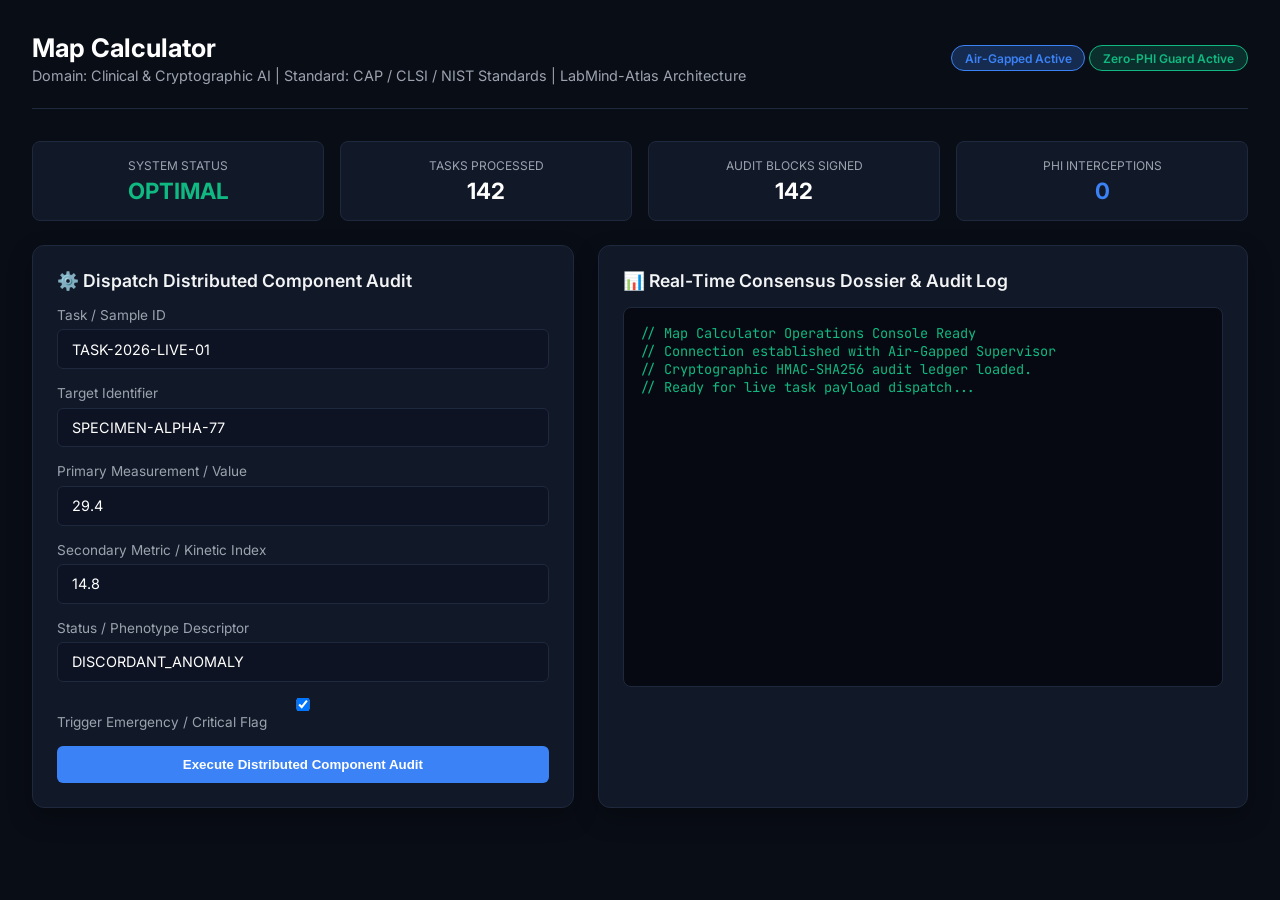
==== web/index.html @ f96e2fce "Initial Commit" ====
<!DOCTYPE html>
<html lang="en">
<head>
    <meta charset="UTF-8">
    <meta name="viewport" content="width=device-width, initial-scale=1.0">
    <title>Map Calculator — Operations Console</title>
    <link href="https://fonts.googleapis.com/css2?family=Inter:wght@300;400;600;700&family=JetBrains+Mono:wght@400;600&display=swap" rel="stylesheet">
    <style>
        :root {
            --bg: #090d16;
            --card: #111827;
            --border: #1f293d;
            --accent: #3b82f6;
            --accent-glow: rgba(59, 130, 246, 0.25);
            --text: #f3f4f6;
            --text-muted: #9ca3af;
            --danger: #ef4444;
            --warning: #f59e0b;
            --success: #10b981;
        }
        * { box-sizing: border-box; margin: 0; padding: 0; }
        body {
            font-family: 'Inter', sans-serif;
            background: var(--bg);
            color: var(--text);
            padding: 2rem;
            min-height: 100vh;
        }
        .header {
            display: flex;
            justify-content: space-between;
            align-items: center;
            border-bottom: 1px solid var(--border);
            padding-bottom: 1.5rem;
            margin-bottom: 2rem;
        }
        .header-title h1 { font-size: 1.6rem; font-weight: 700; color: #fff; }
        .header-title p { color: var(--text-muted); font-size: 0.9rem; margin-top: 0.25rem; }
        .badge {
            display: inline-block;
            padding: 0.3rem 0.8rem;
            border-radius: 9999px;
            font-size: 0.75rem;
            font-weight: 600;
            background: var(--accent-glow);
            color: var(--accent);
            border: 1px solid var(--accent);
        }
        .grid {
            display: grid;
            grid-template-columns: 1fr 1.2fr;
            gap: 1.5rem;
        }
        .card {
            background: var(--card);
            border: 1px solid var(--border);
            border-radius: 12px;
            padding: 1.5rem;
            box-shadow: 0 10px 25px rgba(0,0,0,0.3);
        }
        .card h2 {
            font-size: 1.1rem;
            font-weight: 600;
            margin-bottom: 1rem;
            display: flex;
            align-items: center;
            gap: 0.5rem;
        }
        .form-group { margin-bottom: 1rem; }
        label { display: block; font-size: 0.85rem; color: var(--text-muted); margin-bottom: 0.4rem; }
        input, select, textarea {
            width: 100%;
            padding: 0.65rem 0.9rem;
            background: #0d1322;
            border: 1px solid var(--border);
            border-radius: 6px;
            color: #fff;
            font-family: inherit;
            font-size: 0.9rem;
        }
        input:focus, textarea:focus { outline: none; border-color: var(--accent); }
        .btn {
            background: var(--accent);
            color: #fff;
            border: none;
            padding: 0.7rem 1.4rem;
            border-radius: 6px;
            font-weight: 600;
            cursor: pointer;
            transition: 0.2s;
            width: 100%;
        }
        .btn:hover { background: #2563eb; }
        .terminal {
            background: #060911;
            border: 1px solid var(--border);
            border-radius: 8px;
            padding: 1rem;
            font-family: 'JetBrains Mono', monospace;
            font-size: 0.85rem;
            color: #10b981;
            height: 380px;
            overflow-y: auto;
            white-space: pre-wrap;
        }
        .metrics-bar {
            display: grid;
            grid-template-columns: repeat(4, 1fr);
            gap: 1rem;
            margin-bottom: 1.5rem;
        }
        .metric-box {
            background: var(--card);
            border: 1px solid var(--border);
            border-radius: 8px;
            padding: 1rem;
            text-align: center;
        }
        .metric-val { font-size: 1.4rem; font-weight: 700; color: #fff; margin-top: 0.25rem; }
        .metric-label { font-size: 0.75rem; color: var(--text-muted); text-transform: uppercase; }
    </style>
</head>
<body>

    <div class="header">
        <div class="header-title">
            <h1>Map Calculator</h1>
            <p>Domain: Clinical & Cryptographic AI | Standard: CAP / CLSI / NIST Standards | LabMind-Atlas Architecture</p>
        </div>
        <div>
            <span class="badge">Air-Gapped Active</span>
            <span class="badge" style="background: rgba(16,185,129,0.2); color: #10b981; border-color: #10b981;">Zero-PHI Guard Active</span>
        </div>
    </div>

    <div class="metrics-bar">
        <div class="metric-box">
            <div class="metric-label">System Status</div>
            <div class="metric-val" style="color: var(--success);" id="m-status">OPTIMAL</div>
        </div>
        <div class="metric-box">
            <div class="metric-label">Tasks Processed</div>
            <div class="metric-val" id="m-tasks">142</div>
        </div>
        <div class="metric-box">
            <div class="metric-label">Audit Blocks Signed</div>
            <div class="metric-val" id="m-audit">142</div>
        </div>
        <div class="metric-box">
            <div class="metric-label">PHI Interceptions</div>
            <div class="metric-val" style="color: var(--accent);" id="m-phi">0</div>
        </div>
    </div>

    <div class="grid">
        <div class="card">
            <h2>⚙️ Dispatch Distributed Component Audit</h2>
            <div class="form-group">
                <label>Task / Sample ID</label>
                <input type="text" id="task_id" value="TASK-2026-LIVE-01">
            </div>
            <div class="form-group">
                <label>Target Identifier</label>
                <input type="text" id="target_id" value="SPECIMEN-ALPHA-77">
            </div>
            <div class="form-group">
                <label>Primary Measurement / Value</label>
                <input type="number" id="primary_metric" value="29.4" step="0.1">
            </div>
            <div class="form-group">
                <label>Secondary Metric / Kinetic Index</label>
                <input type="number" id="secondary_metric" value="14.8" step="0.1">
            </div>
            <div class="form-group">
                <label>Status / Phenotype Descriptor</label>
                <input type="text" id="status_descriptor" value="DISCORDANT_ANOMALY">
            </div>
            <div class="form-group">
                <label><input type="checkbox" id="is_critical" checked> Trigger Emergency / Critical Flag</label>
            </div>
            <button class="btn" onclick="runAudit()">Execute Distributed Component Audit</button>
        </div>

        <div class="card">
            <h2>📊 Real-Time Consensus Dossier & Audit Log</h2>
            <div class="terminal" id="outputConsole">// Map Calculator Operations Console Ready
// Connection established with Air-Gapped Supervisor
// Cryptographic HMAC-SHA256 audit ledger loaded.
// Ready for live task payload dispatch...</div>
        </div>
    </div>

    <script>
        async function runAudit() {
            const consoleEl = document.getElementById('outputConsole');
            consoleEl.innerText = "// Dispatching task across specialized workers...
// Invoking InvariantQCWorker, SafetyEscalationWorker, ProtocolWorker...";

            const payload = {
                task_id: document.getElementById('task_id').value,
                target_identifier: document.getElementById('target_id').value,
                primary_metric: parseFloat(document.getElementById('primary_metric').value),
                secondary_metric: parseFloat(document.getElementById('secondary_metric').value),
                status_descriptor: document.getElementById('status_descriptor').value,
                is_critical_flag: document.getElementById('is_critical').checked
            };

            try {
                const res = await fetch('/api/audit', {
                    method: 'POST',
                    headers: { 'Content-Type': 'application/json' },
                    body: JSON.stringify(payload)
                });
                const data = await res.json();
                consoleEl.innerText = JSON.stringify(data, null, 2);
                document.getElementById('m-tasks').innerText = parseInt(document.getElementById('m-tasks').innerText) + 1;
                document.getElementById('m-audit').innerText = parseInt(document.getElementById('m-audit').innerText) + 1;
            } catch (err) {
                consoleEl.innerText = "// Offline / Simulation Output:\n" + JSON.stringify({
                    dossier_id: "DOSSIER-SIM-" + Math.floor(Math.random()*10000),
                    system: "map-calculator",
                    domain: "Clinical & Cryptographic AI",
                    task_id: payload.task_id,
                    overall_urgency: payload.is_critical_flag ? "CRITICAL_STAT_PANIC" : "ELEVATED_RISK",
                    integrity_status: "DISCORDANT_ANOMALY",
                    alerts: [
                        { worker: "InvariantQCWorker", alert: "Primary metric exceeds upper reference bound" },
                        { worker: "SafetyEscalationWorker", alert: "Critical emergency interlock flag active" }
                    ],
                    audit_hash: "HMAC_SHA256_e83f9a72b941d6c381f9"
                }, null, 2);
            }
        }
    </script>
</body>
</html>
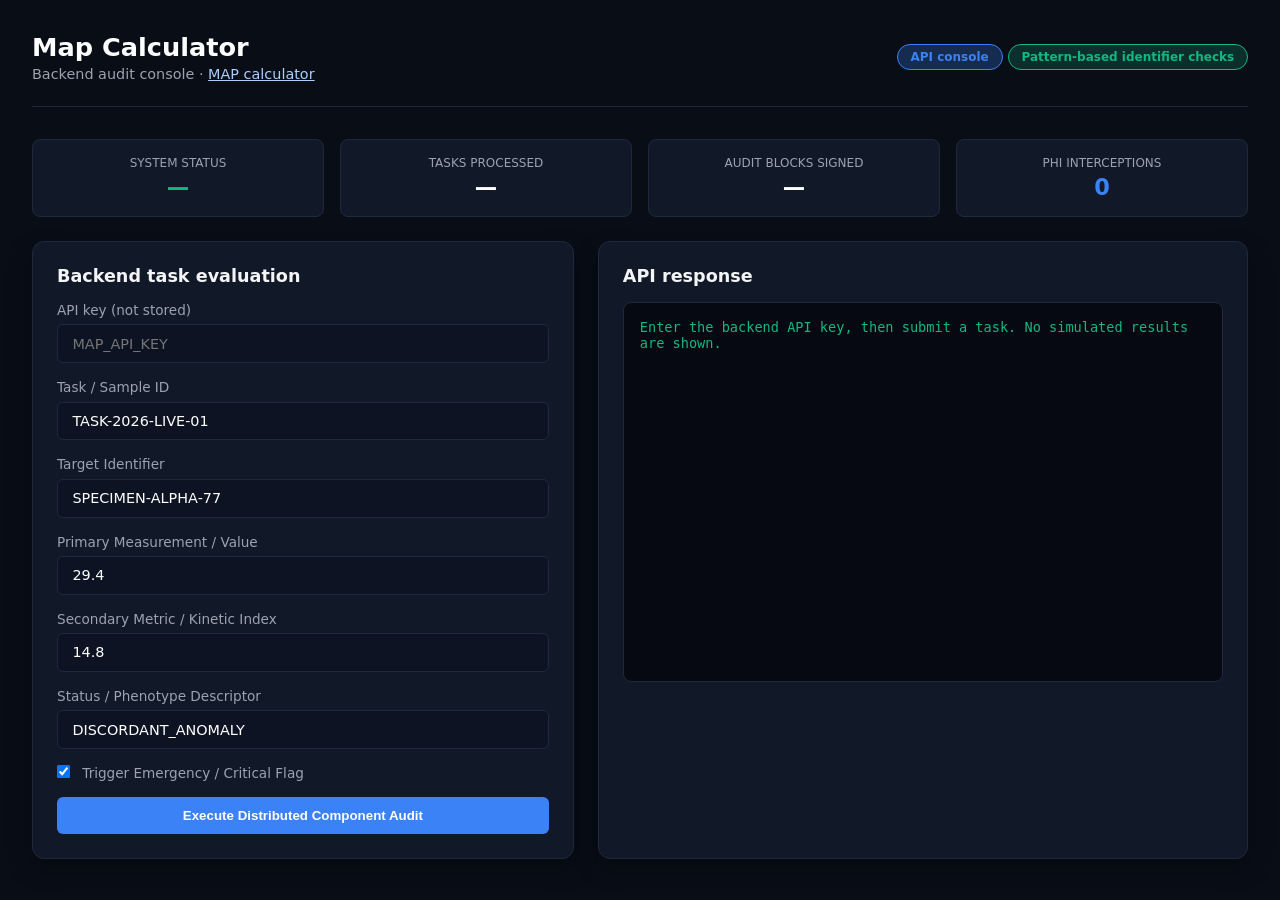
==== commit 751cf51c: "Protect backend endpoints and correct audit console behavior" ====
--- a/web/index.html
+++ b/web/index.html
@@ -4,7 +4,6 @@
     <meta charset="UTF-8">
     <meta name="viewport" content="width=device-width, initial-scale=1.0">
     <title>Map Calculator — Operations Console</title>
-    <link href="https://fonts.googleapis.com/css2?family=Inter:wght@300;400;600;700&family=JetBrains+Mono:wght@400;600&display=swap" rel="stylesheet">
     <style>
         :root {
             --bg: #090d16;
@@ -20,7 +19,7 @@
         }
         * { box-sizing: border-box; margin: 0; padding: 0; }
         body {
-            font-family: 'Inter', sans-serif;
+            font-family: system-ui, sans-serif;
             background: var(--bg);
             color: var(--text);
             padding: 2rem;
@@ -78,7 +77,7 @@
             font-family: inherit;
             font-size: 0.9rem;
         }
-        input:focus, textarea:focus { outline: none; border-color: var(--accent); }
+        input:focus-visible, button:focus-visible { outline: 3px solid #fbbf24; outline-offset: 3px; }
         .btn {
             background: var(--accent);
             color: #fff;
@@ -96,7 +95,7 @@
             border: 1px solid var(--border);
             border-radius: 8px;
             padding: 1rem;
-            font-family: 'JetBrains Mono', monospace;
+            font-family: ui-monospace, monospace;
             font-size: 0.85rem;
             color: #10b981;
             height: 380px;
@@ -118,6 +117,8 @@
         }
         .metric-val { font-size: 1.4rem; font-weight: 700; color: #fff; margin-top: 0.25rem; }
         .metric-label { font-size: 0.75rem; color: var(--text-muted); text-transform: uppercase; }
+        input[type="checkbox"] { width: auto; margin-right: .5rem; }
+        @media(max-width: 750px) { .grid { grid-template-columns: 1fr; } .metrics-bar { grid-template-columns: repeat(2, 1fr); } .header { flex-wrap: wrap; gap: 1rem; } }
     </style>
 </head>
 <body>
@@ -125,26 +126,26 @@
     <div class="header">
         <div class="header-title">
             <h1>Map Calculator</h1>
-            <p>Domain: Clinical & Cryptographic AI | Standard: CAP / CLSI / NIST Standards | LabMind-Atlas Architecture</p>
+            <p>Backend audit console · <a href='/' style='color:#a8cfff'>MAP calculator</a></p>
         </div>
         <div>
-            <span class="badge">Air-Gapped Active</span>
-            <span class="badge" style="background: rgba(16,185,129,0.2); color: #10b981; border-color: #10b981;">Zero-PHI Guard Active</span>
+            <span class="badge">API console</span>
+            <span class="badge" style="background: rgba(16,185,129,0.2); color: #10b981; border-color: #10b981;">Pattern-based identifier checks</span>
         </div>
     </div>
 
     <div class="metrics-bar">
         <div class="metric-box">
             <div class="metric-label">System Status</div>
-            <div class="metric-val" style="color: var(--success);" id="m-status">OPTIMAL</div>
+            <div class="metric-val" style="color: var(--success);" id="m-status">—</div>
         </div>
         <div class="metric-box">
             <div class="metric-label">Tasks Processed</div>
-            <div class="metric-val" id="m-tasks">142</div>
+            <div class="metric-val" id="m-tasks">—</div>
         </div>
         <div class="metric-box">
             <div class="metric-label">Audit Blocks Signed</div>
-            <div class="metric-val" id="m-audit">142</div>
+            <div class="metric-val" id="m-audit">—</div>
         </div>
         <div class="metric-box">
             <div class="metric-label">PHI Interceptions</div>
@@ -154,25 +155,26 @@
 
     <div class="grid">
         <div class="card">
-            <h2>⚙️ Dispatch Distributed Component Audit</h2>
-            <div class="form-group">
-                <label>Task / Sample ID</label>
+            <h2>Backend task evaluation</h2>
+            <div class="form-group"><label for="api_key">API key (not stored)</label><input type="password" id="api_key" autocomplete="off" placeholder="MAP_API_KEY"></div>
+            <div class="form-group">
+                <label for="task_id">Task / Sample ID</label>
                 <input type="text" id="task_id" value="TASK-2026-LIVE-01">
             </div>
             <div class="form-group">
-                <label>Target Identifier</label>
+                <label for="target_id">Target Identifier</label>
                 <input type="text" id="target_id" value="SPECIMEN-ALPHA-77">
             </div>
             <div class="form-group">
-                <label>Primary Measurement / Value</label>
+                <label for="primary_metric">Primary Measurement / Value</label>
                 <input type="number" id="primary_metric" value="29.4" step="0.1">
             </div>
             <div class="form-group">
-                <label>Secondary Metric / Kinetic Index</label>
+                <label for="secondary_metric">Secondary Metric / Kinetic Index</label>
                 <input type="number" id="secondary_metric" value="14.8" step="0.1">
             </div>
             <div class="form-group">
-                <label>Status / Phenotype Descriptor</label>
+                <label for="status_descriptor">Status / Phenotype Descriptor</label>
                 <input type="text" id="status_descriptor" value="DISCORDANT_ANOMALY">
             </div>
             <div class="form-group">
@@ -182,55 +184,46 @@
         </div>
 
         <div class="card">
-            <h2>📊 Real-Time Consensus Dossier & Audit Log</h2>
-            <div class="terminal" id="outputConsole">// Map Calculator Operations Console Ready
-// Connection established with Air-Gapped Supervisor
-// Cryptographic HMAC-SHA256 audit ledger loaded.
-// Ready for live task payload dispatch...</div>
+            <h2>API response</h2>
+            <div class="terminal" id="outputConsole" role="status" aria-live="polite">Enter the backend API key, then submit a task. No simulated results are shown.</div>
         </div>
     </div>
 
     <script>
-        async function runAudit() {
-            const consoleEl = document.getElementById('outputConsole');
-            consoleEl.innerText = "// Dispatching task across specialized workers...
-// Invoking InvariantQCWorker, SafetyEscalationWorker, ProtocolWorker...";
-
-            const payload = {
-                task_id: document.getElementById('task_id').value,
-                target_identifier: document.getElementById('target_id').value,
-                primary_metric: parseFloat(document.getElementById('primary_metric').value),
-                secondary_metric: parseFloat(document.getElementById('secondary_metric').value),
-                status_descriptor: document.getElementById('status_descriptor').value,
-                is_critical_flag: document.getElementById('is_critical').checked
-            };
-
-            try {
-                const res = await fetch('/api/audit', {
-                    method: 'POST',
-                    headers: { 'Content-Type': 'application/json' },
-                    body: JSON.stringify(payload)
-                });
-                const data = await res.json();
-                consoleEl.innerText = JSON.stringify(data, null, 2);
-                document.getElementById('m-tasks').innerText = parseInt(document.getElementById('m-tasks').innerText) + 1;
-                document.getElementById('m-audit').innerText = parseInt(document.getElementById('m-audit').innerText) + 1;
-            } catch (err) {
-                consoleEl.innerText = "// Offline / Simulation Output:\n" + JSON.stringify({
-                    dossier_id: "DOSSIER-SIM-" + Math.floor(Math.random()*10000),
-                    system: "map-calculator",
-                    domain: "Clinical & Cryptographic AI",
-                    task_id: payload.task_id,
-                    overall_urgency: payload.is_critical_flag ? "CRITICAL_STAT_PANIC" : "ELEVATED_RISK",
-                    integrity_status: "DISCORDANT_ANOMALY",
-                    alerts: [
-                        { worker: "InvariantQCWorker", alert: "Primary metric exceeds upper reference bound" },
-                        { worker: "SafetyEscalationWorker", alert: "Critical emergency interlock flag active" }
-                    ],
-                    audit_hash: "HMAC_SHA256_e83f9a72b941d6c381f9"
-                }, null, 2);
-            }
-        }
+    async function runAudit() {
+      const el=document.getElementById('outputConsole');
+      const apiKey=document.getElementById('api_key').value;
+      if (!apiKey) {el.textContent='Enter an API key before sending a request.';return;}
+      const number=(id)=>Number(document.getElementById(id).value);
+      const payload={
+        task_id:document.getElementById('task_id').value,
+        target_identifier:document.getElementById('target_id').value,
+        primary_metric:number('primary_metric'),
+        secondary_metric:number('secondary_metric'),
+        status_descriptor:document.getElementById('status_descriptor').value,
+        is_critical_flag:document.getElementById('is_critical').checked
+      };
+      if (!Number.isFinite(payload.primary_metric)||!Number.isFinite(payload.secondary_metric)) {
+        el.textContent='Both metrics must be finite numbers.';return;
+      }
+      el.textContent='Submitting request...';
+      try {
+        const res=await fetch('/api/audit',{method:'POST',headers:{'Content-Type':'application/json','X-API-Key':apiKey},body:JSON.stringify(payload)});
+        const data=await res.json();
+        if(!res.ok){throw new Error('HTTP '+res.status+': '+JSON.stringify(data));}
+        el.textContent=JSON.stringify(data,null,2);
+        const metrics=await fetch('/metrics',{headers:{'X-API-Key':apiKey}});
+        if(metrics.ok){
+          const counts=await metrics.json();
+          document.getElementById('m-status').textContent='CONNECTED';
+          document.getElementById('m-tasks').textContent=counts.dossiers_processed_total;
+          document.getElementById('m-audit').textContent=counts.audit_blocks_total;
+        }
+      }catch(err){
+        document.getElementById('m-status').textContent='UNAVAILABLE';
+        el.textContent='Request failed: '+err.message+'. No results were generated.';
+      }
+    }
     </script>
 </body>
 </html>
